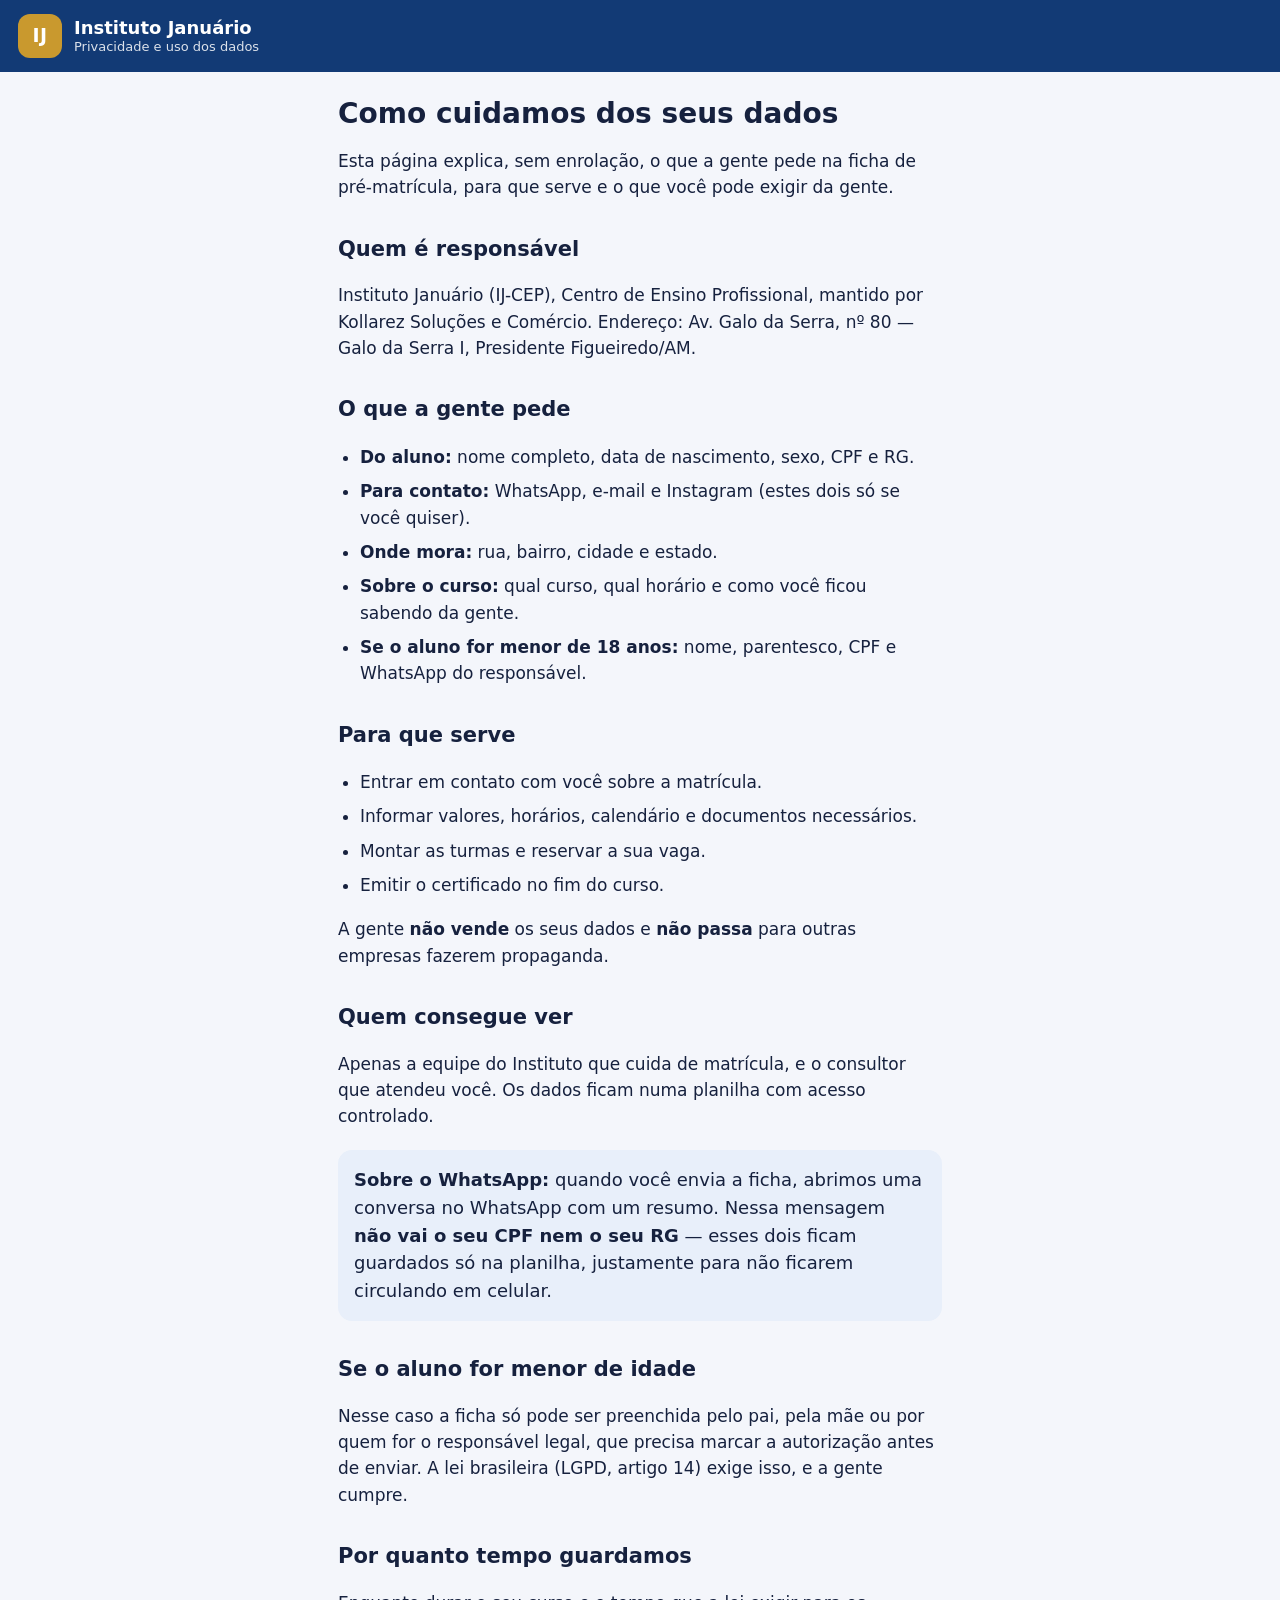
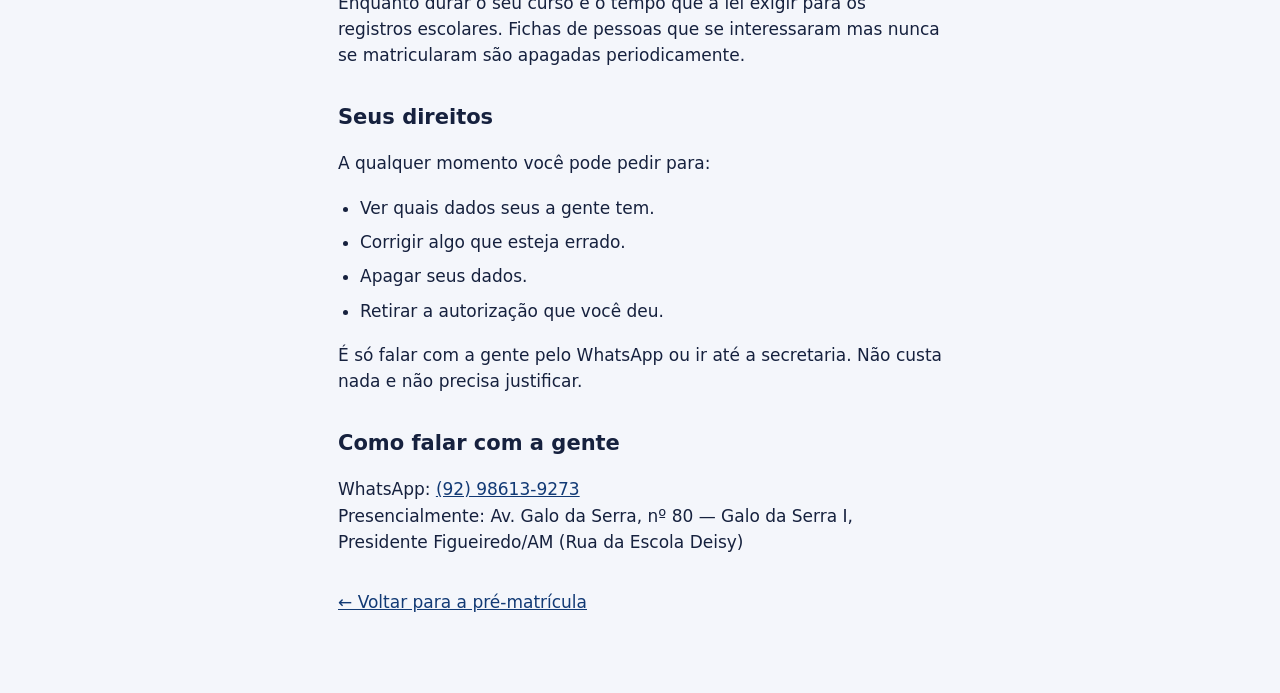
==== privacidade.html @ b59bdaa2 "Ficha de pré-matrícula do Instituto Januário com atribuição de vendedor Site que os vendedores compa" ====
<!DOCTYPE html>
<html lang="pt-BR">
<head>
<meta charset="utf-8">
<meta name="viewport" content="width=device-width, initial-scale=1">
<title>Privacidade e uso dos dados — Instituto Januário</title>
<link rel="stylesheet" href="style.css?v=1">
<style>
  .texto { max-width: 640px; margin: 0 auto; padding: 24px 18px 60px; }
  .texto h1 { font-size: 28px; line-height: 1.25; margin: 0 0 8px; }
  .texto h2 { font-size: 21px; margin: 32px 0 8px; }
  .texto p, .texto li { font-size: 17px; }
  .texto ul { padding-left: 22px; }
  .texto li { margin-bottom: 8px; }
  .destaque {
    background: var(--marcaSuave); border-radius: var(--raio);
    padding: 16px; margin: 20px 0;
  }
</style>
</head>
<body>

<header class="topo">
  <div class="topo-marca">
    <span class="topo-selo">IJ</span>
    <span class="topo-nomes">
      <strong id="hNome">Instituto Januário</strong>
      <small>Privacidade e uso dos dados</small>
    </span>
  </div>
</header>

<main class="texto">
  <h1>Como cuidamos dos seus dados</h1>
  <p>Esta página explica, sem enrolação, o que a gente pede na ficha de
     pré-matrícula, para que serve e o que você pode exigir da gente.</p>

  <h2>Quem é responsável</h2>
  <p id="pResponsavel"></p>

  <h2>O que a gente pede</h2>
  <ul>
    <li><strong>Do aluno:</strong> nome completo, data de nascimento, sexo, CPF e RG.</li>
    <li><strong>Para contato:</strong> WhatsApp, e-mail e Instagram (estes dois só se você quiser).</li>
    <li><strong>Onde mora:</strong> rua, bairro, cidade e estado.</li>
    <li><strong>Sobre o curso:</strong> qual curso, qual horário e como você ficou sabendo da gente.</li>
    <li><strong>Se o aluno for menor de 18 anos:</strong> nome, parentesco, CPF e WhatsApp do responsável.</li>
  </ul>

  <h2>Para que serve</h2>
  <ul>
    <li>Entrar em contato com você sobre a matrícula.</li>
    <li>Informar valores, horários, calendário e documentos necessários.</li>
    <li>Montar as turmas e reservar a sua vaga.</li>
    <li>Emitir o certificado no fim do curso.</li>
  </ul>
  <p>A gente <strong>não vende</strong> os seus dados e <strong>não passa</strong>
     para outras empresas fazerem propaganda.</p>

  <h2>Quem consegue ver</h2>
  <p>Apenas a equipe do Instituto que cuida de matrícula, e o consultor que
     atendeu você. Os dados ficam numa planilha com acesso controlado.</p>
  <div class="destaque">
    <strong>Sobre o WhatsApp:</strong> quando você envia a ficha, abrimos uma
    conversa no WhatsApp com um resumo. Nessa mensagem <strong>não vai o seu CPF
    nem o seu RG</strong> — esses dois ficam guardados só na planilha, justamente
    para não ficarem circulando em celular.
  </div>

  <h2>Se o aluno for menor de idade</h2>
  <p>Nesse caso a ficha só pode ser preenchida pelo pai, pela mãe ou por quem for
     o responsável legal, que precisa marcar a autorização antes de enviar.
     A lei brasileira (LGPD, artigo 14) exige isso, e a gente cumpre.</p>

  <h2>Por quanto tempo guardamos</h2>
  <p>Enquanto durar o seu curso e o tempo que a lei exigir para os registros
     escolares. Fichas de pessoas que se interessaram mas nunca se matricularam
     são apagadas periodicamente.</p>

  <h2>Seus direitos</h2>
  <p>A qualquer momento você pode pedir para:</p>
  <ul>
    <li>Ver quais dados seus a gente tem.</li>
    <li>Corrigir algo que esteja errado.</li>
    <li>Apagar seus dados.</li>
    <li>Retirar a autorização que você deu.</li>
  </ul>
  <p>É só falar com a gente pelo WhatsApp ou ir até a secretaria. Não custa nada
     e não precisa justificar.</p>

  <h2>Como falar com a gente</h2>
  <p id="pContato"></p>

  <p style="margin-top:34px"><a href="index.html">← Voltar para a pré-matrícula</a></p>
</main>

<script src="config.js?v=1"></script>
<script>
  document.title = 'Privacidade — ' + INSTITUTO.nome;
  document.getElementById('hNome').textContent = INSTITUTO.nome;

  document.getElementById('pResponsavel').textContent =
    `${INSTITUTO.nome} (${INSTITUTO.sigla}), ${INSTITUTO.subtitulo}, ` +
    `mantido por ${INSTITUTO.parceira}. Endereço: ${INSTITUTO.endereco}, ` +
    `${INSTITUTO.cidade}/${INSTITUTO.estado}.`;

  const numero = INSTITUTO.whatsappGeral;
  const legivel = numero.replace(/^55(\d{2})(\d{5})(\d{4})$/, '($1) $2-$3');
  document.getElementById('pContato').innerHTML =
    `WhatsApp: <a href="https://wa.me/${numero}" target="_blank" rel="noopener">${legivel}</a>` +
    `<br>Presencialmente: ${INSTITUTO.endereco}, ${INSTITUTO.cidade}/${INSTITUTO.estado}` +
    (INSTITUTO.referencia ? ` (${INSTITUTO.referencia})` : '');
</script>
</body>
</html>
---- style.css ----
/* ==========================================================================
   Instituto Januário — estilos
   Desenhado primeiro para celular (360px). Cores vêm do config.js.
   ========================================================================== */

*, *::before, *::after { box-sizing: border-box; }

:root {
  --fundo: #f4f6fb;
  --caixa: #ffffff;
  --texto: #16213e;
  --texto2: #5a6785;
  --borda: #dbe2f0;
  --marca: #123a75;
  --marca2: #c9992e;
  --marcaSuave: #e8effa;
  --ok: #1a7f4b;
  --erro: #c0392b;

  --raio: 14px;
  --toque: 52px;          /* altura mínima de qualquer coisa clicável */
  --sombra: 0 2px 10px rgba(18, 58, 117, .08);
}

html { -webkit-text-size-adjust: 100%; }

body {
  margin: 0;
  padding: 0 0 env(safe-area-inset-bottom);
  background: var(--fundo);
  color: var(--texto);
  font-family: system-ui, -apple-system, "Segoe UI", Roboto, Arial, sans-serif;
  font-size: 18px;          /* base grande de propósito */
  line-height: 1.55;
}

img { max-width: 100%; display: block; }

a { color: var(--marca); }

.pular {
  position: absolute; left: -9999px;
}
.pular:focus {
  left: 12px; top: 12px; z-index: 99;
  background: var(--marca); color: #fff;
  padding: 12px 18px; border-radius: var(--raio);
}

.fora-da-tela {
  position: absolute !important;
  width: 1px; height: 1px;
  overflow: hidden; clip: rect(0 0 0 0);
  white-space: nowrap;
}

/* ---------------------------------------------------------------- topo --- */
.topo {
  background: var(--marca);
  color: #fff;
  padding: 14px 18px;
}
.topo-marca { display: flex; align-items: center; gap: 12px; }
.topo-selo {
  width: 44px; height: 44px; flex: none;
  display: grid; place-items: center;
  background: var(--marca2); color: #fff;
  border-radius: 12px;
  font-weight: 800; font-size: 19px; letter-spacing: .5px;
}
.topo-nomes { display: flex; flex-direction: column; line-height: 1.25; }
.topo-nomes strong { font-size: 18px; }
.topo-nomes small { font-size: 13px; opacity: .85; }

/* --------------------------------------------------------- quem indicou --- */
.indicacao {
  margin: 16px;
  padding: 18px;
  background: var(--caixa);
  border: 2px solid var(--marca2);
  border-radius: var(--raio);
  box-shadow: var(--sombra);
}
.indicacao-topo { display: flex; align-items: center; gap: 14px; }
.indicacao-foto {
  width: 68px; height: 68px; flex: none;
  border-radius: 50%;
  object-fit: cover;
  border: 3px solid var(--marca2);
  background: var(--marcaSuave);
}
.indicacao-quem { font-size: 15px; color: var(--texto2); margin: 0; }
.indicacao-nome { font-size: 21px; font-weight: 800; margin: 2px 0 0; line-height: 1.2; }
.indicacao-cargo { font-size: 14px; color: var(--texto2); margin: 2px 0 0; }
.indicacao-trocar {
  margin-top: 14px;
  width: 100%; min-height: 44px;
  background: none; border: 1px solid var(--borda);
  border-radius: 10px;
  color: var(--marca); font-size: 15px; font-weight: 600;
  cursor: pointer;
}
.indicacao-aviso {
  margin: 12px 0 0; padding: 12px;
  background: var(--marcaSuave); border-radius: 10px;
  font-size: 15px;
}

/* -------------------------------------------------------------- abertura -- */
.capa { padding: 24px 18px 32px; text-align: center; }
.capa h1 {
  font-size: 30px; line-height: 1.2; margin: 8px 0 12px;
  letter-spacing: -.4px;
}
.capa p { color: var(--texto2); margin: 0 0 22px; }

.capa-passos {
  display: grid; gap: 10px;
  margin: 0 0 26px; text-align: left;
}
.capa-passos span {
  display: flex; align-items: center; gap: 12px;
  background: var(--caixa); border: 1px solid var(--borda);
  border-radius: var(--raio); padding: 14px 16px;
  font-size: 17px;
}
.capa-passos b {
  width: 34px; height: 34px; flex: none;
  display: grid; place-items: center;
  background: var(--marcaSuave); color: var(--marca);
  border-radius: 50%; font-size: 16px;
}
.capa-nota { font-size: 15px; color: var(--texto2); margin: 14px 0 0; }

/* --------------------------------------------------------------- botões --- */
.botao {
  min-height: var(--toque);
  padding: 14px 22px;
  background: var(--marca); color: #fff;
  border: none; border-radius: var(--raio);
  font-size: 18px; font-weight: 700;
  font-family: inherit;
  cursor: pointer;
  display: inline-flex; align-items: center; justify-content: center;
  gap: 8px;
  text-decoration: none;
  transition: transform .08s ease, opacity .15s ease;
}
.botao:active { transform: scale(.985); }
.botao:disabled { opacity: .55; cursor: not-allowed; }
.botao-grande { width: 100%; min-height: 58px; font-size: 19px; }
.botao-secundario { background: var(--caixa); color: var(--marca); border: 2px solid var(--borda); }
.botao-enviar { background: var(--ok); }
.botao-zap { background: #128c7e; }

.botao-vazio {
  margin-top: 8px;
  min-height: 40px; padding: 6px 14px;
  background: none; border: 1px dashed var(--borda);
  border-radius: 10px;
  color: var(--texto2); font-size: 15px; font-family: inherit;
  cursor: pointer;
}
.botao-vazio[data-ativo="1"] {
  background: var(--marcaSuave);
  border-style: solid; border-color: var(--marca);
  color: var(--marca); font-weight: 700;
}

/* ------------------------------------------------------------ progresso --- */
.progresso { padding: 18px 18px 4px; }
.progresso-barra {
  height: 10px; background: var(--borda);
  border-radius: 99px; overflow: hidden;
}
.progresso-barra span {
  display: block; height: 100%; width: 20%;
  background: var(--marca2);
  border-radius: 99px;
  transition: width .3s ease;
}
.progresso-texto {
  margin: 8px 0 0; font-size: 15px; font-weight: 700; color: var(--texto2);
}

/* ---------------------------------------------------------------- ficha --- */
.ficha { padding: 0 0 120px; }

.passo { border: none; margin: 0; padding: 18px; }
.passo-titulo {
  font-size: 26px; font-weight: 800; line-height: 1.25;
  padding: 0; margin: 0 0 6px;
}
.passo-ajuda { color: var(--texto2); margin: 0 0 20px; font-size: 16px; }

.pergunta { font-size: 20px; margin: 0 0 4px; }
.rotulo { display: block; font-weight: 700; margin-bottom: 4px; }
.dica { font-size: 15px; color: var(--texto2); margin: 0 0 10px; }
.marca-opcional { font-weight: 400; color: var(--texto2); font-size: 15px; }

.campo { margin-bottom: 22px; }
.campo label { display: block; font-weight: 700; margin-bottom: 4px; }

.campo input[type="text"],
.campo input[type="tel"],
.campo input[type="email"] {
  width: 100%;
  min-height: var(--toque);
  padding: 12px 14px;
  background: var(--caixa);
  border: 2px solid var(--borda);
  border-radius: var(--raio);
  font-size: 18px; font-family: inherit;
  color: var(--texto);
}
.campo input:focus {
  outline: none;
  border-color: var(--marca);
  box-shadow: 0 0 0 4px var(--marcaSuave);
}
.campo input[aria-invalid="true"] { border-color: var(--erro); }

.dupla { display: flex; gap: 12px; }
.dupla .campo { flex: 1; }
.campo-curto { max-width: 110px; }

.erro {
  margin: 8px 0 0;
  color: var(--erro); font-size: 16px; font-weight: 600;
}
.erro::before { content: "⚠ "; }

/* -------------------------------------------- cartões de escolha grandes -- */
.cursos { display: grid; gap: 12px; }

.curso-cartao {
  display: flex; align-items: flex-start; gap: 14px;
  width: 100%; text-align: left;
  padding: 16px;
  background: var(--caixa);
  border: 2px solid var(--borda);
  border-radius: var(--raio);
  font-family: inherit; font-size: 17px;
  color: var(--texto);
  cursor: pointer;
}
.curso-cartao[aria-pressed="true"] {
  border-color: var(--marca);
  background: var(--marcaSuave);
  box-shadow: var(--sombra);
}
.curso-icone { font-size: 30px; line-height: 1; flex: none; }
.curso-nome { display: block; font-weight: 800; font-size: 18px; line-height: 1.3; }
.curso-chamada { display: block; color: var(--texto2); font-size: 15px; margin-top: 2px; }
.curso-descricao { display: block; font-size: 15px; margin-top: 8px; color: var(--texto2); }
.curso-marca {
  margin-left: auto; flex: none;
  width: 28px; height: 28px;
  border-radius: 50%; border: 2px solid var(--borda);
  display: grid; place-items: center;
  color: #fff; font-size: 16px; font-weight: 800;
}
.curso-cartao[aria-pressed="true"] .curso-marca {
  background: var(--marca); border-color: var(--marca);
}

.opcoes { display: grid; gap: 10px; }
.opcoes-curtas { grid-template-columns: repeat(auto-fit, minmax(100px, 1fr)); }

.opcao {
  min-height: var(--toque);
  display: flex; align-items: center; gap: 10px;
  padding: 12px 16px;
  background: var(--caixa);
  border: 2px solid var(--borda);
  border-radius: var(--raio);
  font-family: inherit; font-size: 17px; color: var(--texto);
  cursor: pointer; text-align: left;
}
.opcao[aria-pressed="true"] {
  border-color: var(--marca);
  background: var(--marcaSuave);
  font-weight: 700;
}
.opcao-detalhe { display: block; font-size: 14px; color: var(--texto2); font-weight: 400; }

.bloco-condicional {
  margin-top: 26px; padding-top: 22px;
  border-top: 2px dashed var(--borda);
}

.bloco-responsavel {
  margin-top: 8px; padding: 18px;
  background: var(--marcaSuave);
  border-radius: var(--raio);
}
.bloco-responsavel .pergunta { color: var(--marca); }

/* -------------------------------------------------------------- revisão --- */
.revisao { display: grid; gap: 12px; margin-bottom: 22px; }
.revisao-bloco {
  background: var(--caixa);
  border: 1px solid var(--borda);
  border-radius: var(--raio);
  padding: 16px;
}
.revisao-topo {
  display: flex; align-items: center; justify-content: space-between;
  gap: 12px; margin-bottom: 10px;
}
.revisao-topo h3 { margin: 0; font-size: 17px; }
.revisao-corrigir {
  min-height: 40px; padding: 6px 14px;
  background: var(--marcaSuave); border: none; border-radius: 10px;
  color: var(--marca); font-size: 15px; font-weight: 700;
  font-family: inherit; cursor: pointer; flex: none;
}
.revisao-linha { display: flex; gap: 10px; padding: 5px 0; font-size: 16px; }
.revisao-rotulo { color: var(--texto2); flex: none; min-width: 108px; }
.revisao-valor { font-weight: 600; overflow-wrap: anywhere; }

.bloco-vendedor-revisao:not(:empty) {
  display: flex; align-items: center; gap: 12px;
  padding: 14px; margin-bottom: 22px;
  background: var(--caixa);
  border: 2px solid var(--marca2);
  border-radius: var(--raio);
}
.bloco-vendedor-revisao img {
  width: 48px; height: 48px; border-radius: 50%; flex: none;
  border: 2px solid var(--marca2);
}
.bloco-vendedor-revisao p { margin: 0; font-size: 15px; color: var(--texto2); }
.bloco-vendedor-revisao strong { display: block; font-size: 17px; color: var(--texto); }

/* ------------------------------------------------------- consentimentos --- */
.consentimentos { display: grid; gap: 16px; margin-bottom: 26px; }
.consentimento {
  display: flex; gap: 12px; align-items: flex-start;
  padding: 14px;
  background: var(--caixa);
  border: 2px solid var(--borda);
  border-radius: var(--raio);
  font-size: 16px; line-height: 1.45;
  cursor: pointer;
}
.consentimento input {
  width: 26px; height: 26px; flex: none; margin: 0;
  accent-color: var(--marca);
}
.consentimento:has(input:checked) { border-color: var(--ok); background: #f2faf5; }

/* ----------------------------------------------------------- navegação --- */
.navegacao {
  position: fixed; left: 0; right: 0; bottom: 0;
  display: flex; gap: 12px;
  padding: 12px 18px calc(12px + env(safe-area-inset-bottom));
  background: var(--caixa);
  border-top: 1px solid var(--borda);
  box-shadow: 0 -3px 14px rgba(18, 58, 117, .07);
  z-index: 20;
}
.navegacao .botao { flex: 1; }
.navegacao .botao-secundario { flex: 0 0 38%; }

/* -------------------------------------------------------------- sucesso --- */
.sucesso { padding: 40px 18px 60px; text-align: center; }
.sucesso-marca {
  width: 82px; height: 82px; margin: 0 auto 20px;
  display: grid; place-items: center;
  background: var(--ok); color: #fff;
  border-radius: 50%; font-size: 42px; font-weight: 800;
}
.sucesso h2 { font-size: 27px; line-height: 1.25; margin: 0 0 8px; }
.sucesso-nome { color: var(--texto2); margin: 0 0 26px; font-size: 17px; }

.sucesso-proximos {
  text-align: left;
  background: var(--caixa);
  border: 1px solid var(--borda);
  border-radius: var(--raio);
  padding: 18px; margin-bottom: 24px;
}
.sucesso-proximos h3 { margin: 0 0 12px; font-size: 18px; }
.sucesso-proximos ol { margin: 0; padding-left: 22px; }
.sucesso-proximos li { margin-bottom: 10px; font-size: 16px; }
.sucesso .botao { margin-bottom: 12px; }

/* --------------------------------------------------------------- rodapé --- */
.rodape {
  padding: 26px 18px 34px;
  background: var(--marca); color: #fff;
  font-size: 15px; line-height: 1.6;
}
.rodape p { margin: 0 0 4px; }
.rodape a { color: #fff; }

/* -------------------------------------------------- telas maiores ------- */
@media (min-width: 700px) {
  body { font-size: 18px; }

  .indicacao, .capa, .ficha, .sucesso { max-width: 620px; margin-inline: auto; }
  .capa h1 { font-size: 38px; }
  .capa-passos { grid-template-columns: repeat(3, 1fr); }
  .capa-passos span { flex-direction: column; align-items: flex-start; }

  .navegacao {
    position: static;
    max-width: 620px; margin: 0 auto;
    background: none; border: none; box-shadow: none;
    padding: 4px 18px 40px;
  }
  .ficha { padding-bottom: 20px; }
}

@media (prefers-reduced-motion: reduce) {
  * { animation: none !important; transition: none !important; }
}
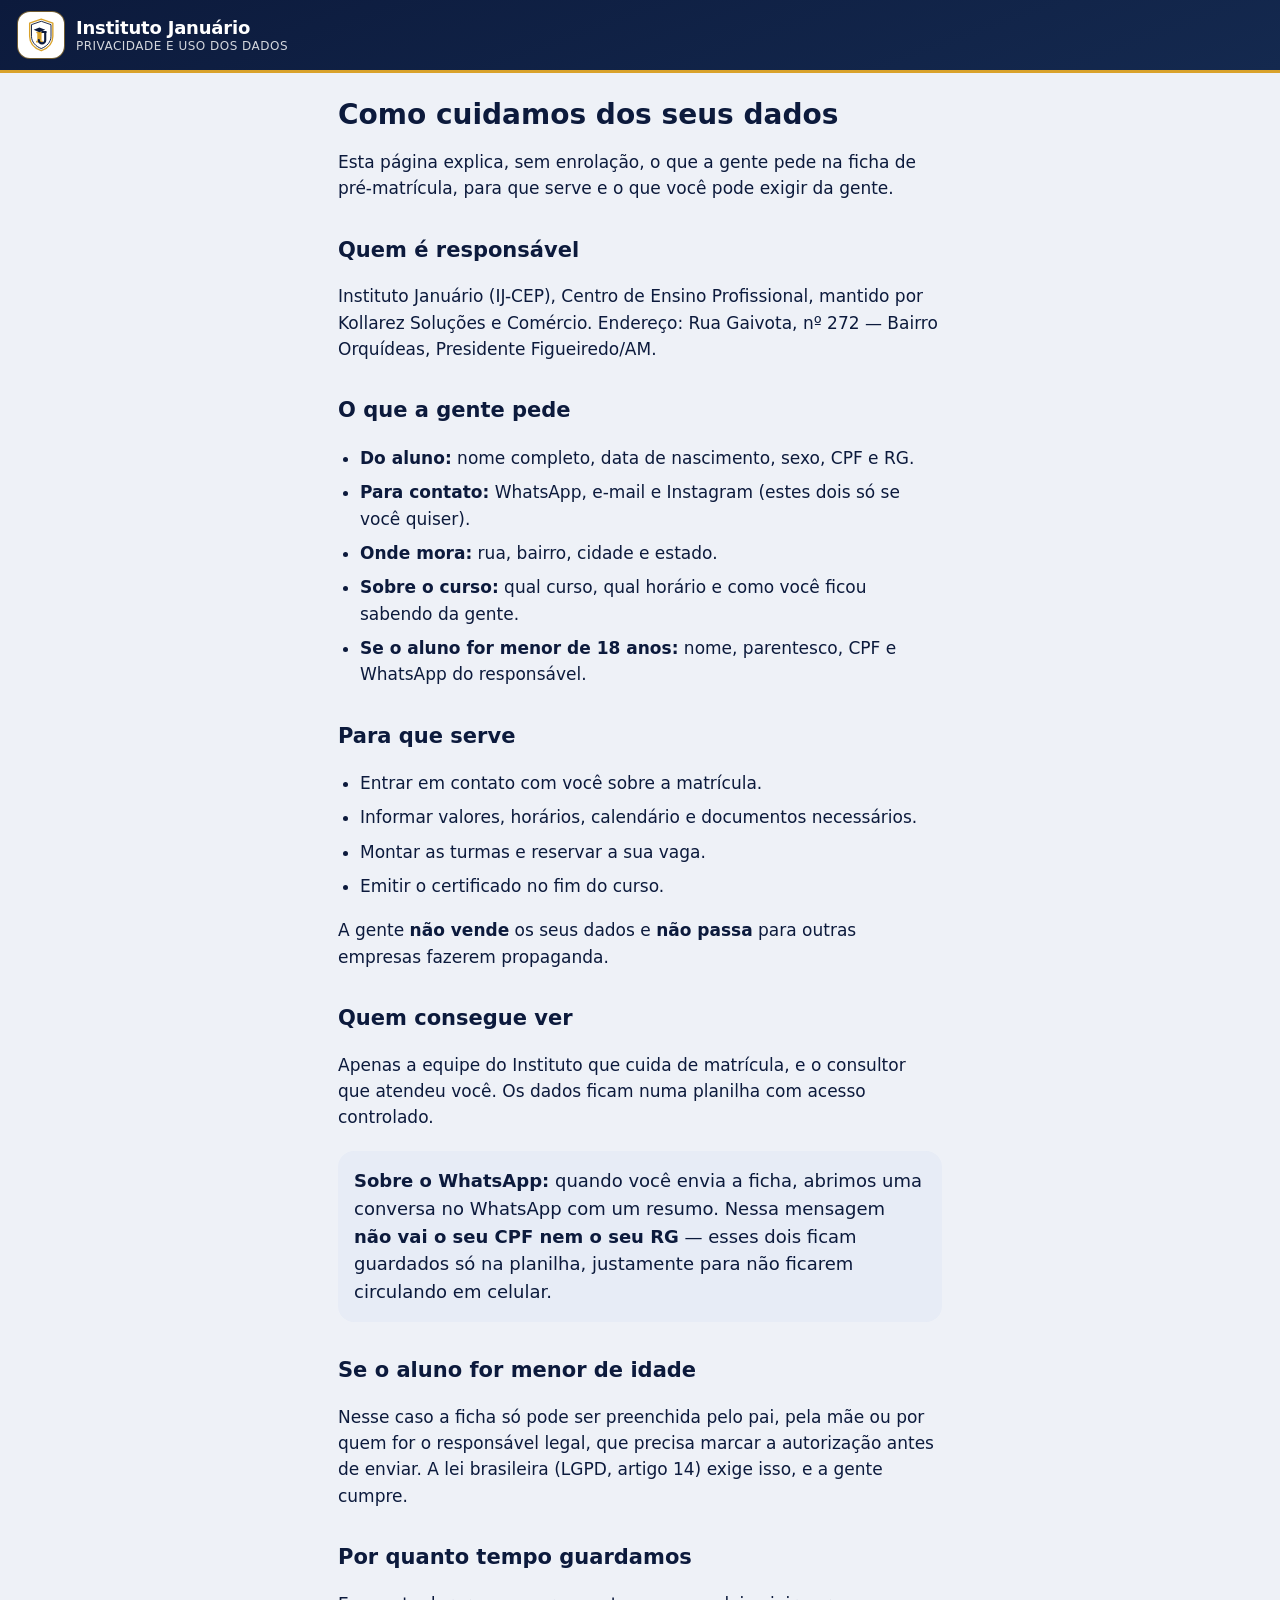
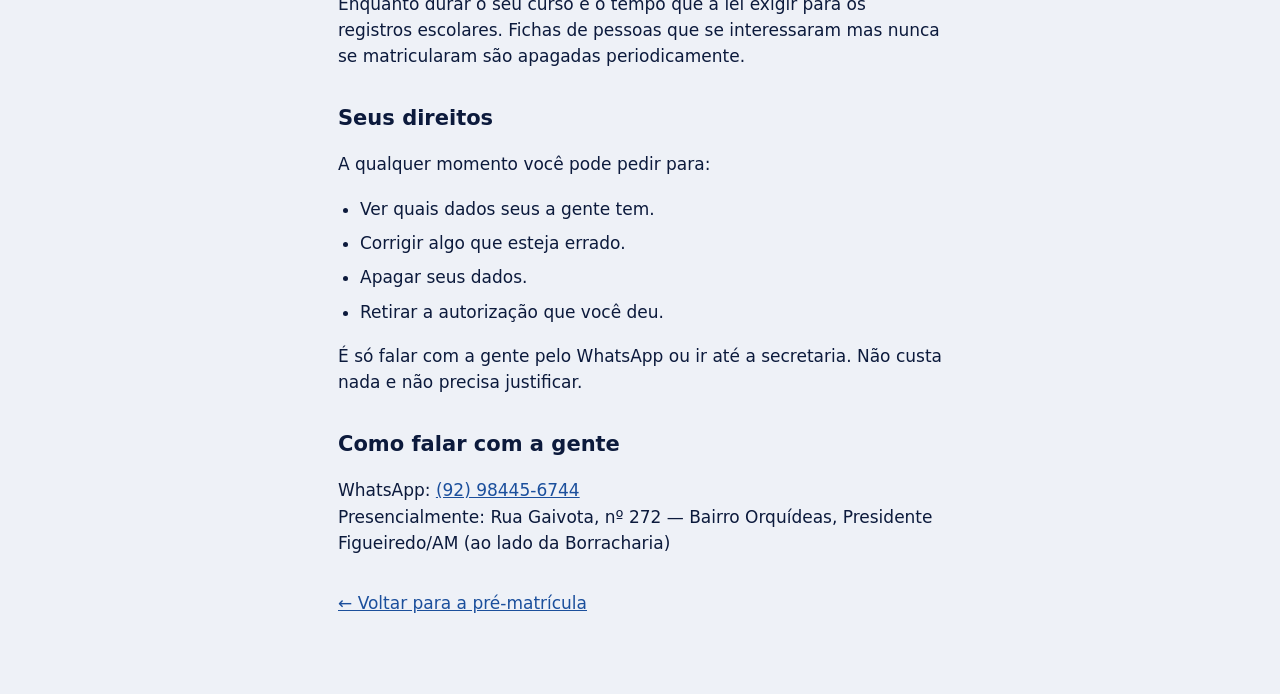
==== commit e7c08d65: "Corrige o nome da Midiã e torna o CPF obrigatório O nome estava grafado "Mediã". O código do link ac" ====
--- a/privacidade.html
+++ b/privacidade.html
@@ -4,7 +4,7 @@
 <meta charset="utf-8">
 <meta name="viewport" content="width=device-width, initial-scale=1">
 <title>Privacidade e uso dos dados — Instituto Januário</title>
-<link rel="stylesheet" href="style.css?v=1">
+<link rel="stylesheet" href="style.css?v=3">
 <style>
   .texto { max-width: 640px; margin: 0 auto; padding: 24px 18px 60px; }
   .texto h1 { font-size: 28px; line-height: 1.25; margin: 0 0 8px; }
@@ -22,7 +22,7 @@
 
 <header class="topo">
   <div class="topo-marca">
-    <span class="topo-selo">IJ</span>
+    <span class="topo-selo" id="topoSelo"></span>
     <span class="topo-nomes">
       <strong id="hNome">Instituto Januário</strong>
       <small>Privacidade e uso dos dados</small>
@@ -94,8 +94,10 @@
   <p style="margin-top:34px"><a href="index.html">← Voltar para a pré-matrícula</a></p>
 </main>
 
-<script src="config.js?v=1"></script>
+<script src="config.js?v=3"></script>
+<script src="marca.js?v=3"></script>
 <script>
+  document.getElementById("topoSelo").innerHTML = MARCA.selo(38);
   document.title = 'Privacidade — ' + INSTITUTO.nome;
   document.getElementById('hNome').textContent = INSTITUTO.nome;
 
--- a/style.css
+++ b/style.css
@@ -1,28 +1,43 @@
 /* ==========================================================================
-   Instituto Januário — estilos
-   Desenhado primeiro para celular (360px). Cores vêm do config.js.
+   INSTITUTO JANUÁRIO — FICHA DE PRÉ-MATRÍCULA
+   Desenhado primeiro para celular de 360px. As cores vêm do config.js.
+
+   REGRAS DE COR — nascem do brasão e não devem ser quebradas:
+   1) Azul-marinho #0C1A3C é a cor institucional. Cabeçalho, títulos e
+      botão principal.
+   2) Dourado #D9A22B sobre branco dá ~2,3:1 — NUNCA é texto em fundo
+      claro. Só filete, anel, moldura e ícone de traço grosso.
+      Sobre o marinho ele passa de 6:1 e aí pode ser texto.
+   3) Verde só em botão de WhatsApp. Se tem verde, tem gente para conversar.
+   4) Nada de vermelho fora de mensagem de erro.
    ========================================================================== */
 
 *, *::before, *::after { box-sizing: border-box; }
 
 :root {
-  --fundo: #f4f6fb;
-  --caixa: #ffffff;
-  --texto: #16213e;
-  --texto2: #5a6785;
-  --borda: #dbe2f0;
-  --marca: #123a75;
-  --marca2: #c9992e;
-  --marcaSuave: #e8effa;
-  --ok: #1a7f4b;
-  --erro: #c0392b;
-
-  --raio: 14px;
-  --toque: 52px;          /* altura mínima de qualquer coisa clicável */
-  --sombra: 0 2px 10px rgba(18, 58, 117, .08);
-}
-
-html { -webkit-text-size-adjust: 100%; }
+  --fundo:       #eef1f7;
+  --caixa:       #ffffff;
+  --texto:       #0C1A3C;
+  --texto2:      #5a6785;
+  --borda:       #d8dfec;
+  --marca:       #0C1A3C;
+  --marcaClara:  #1B4F9C;
+  --marca2:      #D9A22B;
+  --marca2Clara: #F0C25A;
+  --marcaSuave:  #e7ecf6;
+  --ok:          #1a7f4b;
+  --erro:        #c0392b;
+
+  --raio: 16px;
+  --toque: 52px;                  /* nada clicável fica menor que isto */
+  --sombra: 0 2px 10px rgba(12, 26, 60, .07);
+  --sombraAlta: 0 8px 28px rgba(12, 26, 60, .14);
+
+  /* Uma curva só no site inteiro: sai rápido, chega devagar. */
+  --curva: cubic-bezier(.22, .61, .36, 1);
+}
+
+html { -webkit-text-size-adjust: 100%; scroll-behavior: smooth; }
 
 body {
   margin: 0;
@@ -30,17 +45,21 @@
   background: var(--fundo);
   color: var(--texto);
   font-family: system-ui, -apple-system, "Segoe UI", Roboto, Arial, sans-serif;
-  font-size: 18px;          /* base grande de propósito */
+  font-size: 18px;                /* base grande de propósito */
   line-height: 1.55;
+  overflow-x: hidden;
 }
 
 img { max-width: 100%; display: block; }
-
-a { color: var(--marca); }
-
-.pular {
-  position: absolute; left: -9999px;
-}
+a { color: var(--marcaClara); }
+
+:focus-visible {
+  outline: 3px solid var(--marca2);
+  outline-offset: 3px;
+  border-radius: 6px;
+}
+
+.pular { position: absolute; left: -9999px; }
 .pular:focus {
   left: 12px; top: 12px; z-index: 99;
   background: var(--marca); color: #fff;
@@ -54,41 +73,110 @@
   white-space: nowrap;
 }
 
-/* ---------------------------------------------------------------- topo --- */
+/* Ícones de traço, herdam a cor do texto ao redor. */
+.icone { width: 1em; height: 1em; flex: none; vertical-align: -.13em; }
+
+
+/* ==========================================================================
+   ANIMAÇÕES
+   Orçamento curto de propósito: entrada dos cartões, troca de passo,
+   barra de progresso e o check do final. Nada roda em laço infinito.
+   ========================================================================== */
+
+@keyframes surgir {
+  from { opacity: 0; transform: translateY(14px); }
+  to   { opacity: 1; transform: none; }
+}
+@keyframes entrarPasso {
+  from { opacity: 0; transform: translateX(18px); }
+  to   { opacity: 1; transform: none; }
+}
+@keyframes riscar { to { stroke-dashoffset: 0; } }
+@keyframes pulsoAnel {
+  0%   { transform: scale(.7); opacity: 0; }
+  60%  { opacity: 1; }
+  100% { transform: scale(1); opacity: 1; }
+}
+
+/* Entrada escalonada. O índice vem do --ordem que o app.js escreve. */
+.entra {
+  animation: surgir .42s var(--curva) backwards;
+  animation-delay: calc(var(--ordem, 0) * 55ms);
+}
+
+.passo:not([hidden]) { animation: entrarPasso .34s var(--curva); }
+
+
+/* ==========================================================================
+   CABEÇALHO
+   ========================================================================== */
+
 .topo {
-  background: var(--marca);
+  background: linear-gradient(160deg, #0C1A3C 0%, #14294f 100%);
   color: #fff;
-  padding: 14px 18px;
+  padding: 12px 18px;
+  border-bottom: 3px solid var(--marca2);
+  position: sticky; top: 0; z-index: 30;
 }
 .topo-marca { display: flex; align-items: center; gap: 12px; }
+
+/* O brasão ganha um campo claro atrás: ele foi desenhado para viver
+   sobre branco, e é assim que aparece no material impresso. */
 .topo-selo {
-  width: 44px; height: 44px; flex: none;
+  width: 46px; height: 46px; flex: none;
   display: grid; place-items: center;
-  background: var(--marca2); color: #fff;
+  background: #fff;
   border-radius: 12px;
-  font-weight: 800; font-size: 19px; letter-spacing: .5px;
-}
-.topo-nomes { display: flex; flex-direction: column; line-height: 1.25; }
-.topo-nomes strong { font-size: 18px; }
-.topo-nomes small { font-size: 13px; opacity: .85; }
-
-/* --------------------------------------------------------- quem indicou --- */
+  box-shadow: 0 0 0 1px rgba(217, 162, 43, .5);
+}
+.topo-selo .brasao { height: 36px; width: auto; }
+
+.topo-nomes { display: flex; flex-direction: column; line-height: 1.22; }
+.topo-nomes strong { font-size: 18px; letter-spacing: -.2px; }
+.topo-nomes small { font-size: 12px; opacity: .82; letter-spacing: .04em; text-transform: uppercase; }
+
+
+/* ==========================================================================
+   QUEM INDICOU
+   ========================================================================== */
+
 .indicacao {
   margin: 16px;
   padding: 18px;
   background: var(--caixa);
-  border: 2px solid var(--marca2);
+  border: 1px solid var(--borda);
+  border-top: 3px solid var(--marca2);
   border-radius: var(--raio);
   box-shadow: var(--sombra);
+  animation: surgir .45s var(--curva);
 }
 .indicacao-topo { display: flex; align-items: center; gap: 14px; }
+
+/* O retrato é uma moldura: dentro entra a foto real ou o monograma. */
 .indicacao-foto {
   width: 68px; height: 68px; flex: none;
   border-radius: 50%;
-  object-fit: cover;
-  border: 3px solid var(--marca2);
-  background: var(--marcaSuave);
-}
+  overflow: hidden;
+  display: grid; place-items: center;
+  position: relative;
+  background: var(--marca);
+  box-shadow: 0 0 0 3px var(--marca2), 0 0 0 4px rgba(255,255,255,.9);
+}
+.indicacao-foto--pequena { width: 44px; height: 44px; box-shadow: 0 0 0 2px var(--marca2); }
+
+/* A foto cobre o monograma. Some sozinha se o arquivo não existir. */
+.retrato-img {
+  position: absolute; inset: 0;
+  width: 100%; height: 100%; object-fit: cover;
+}
+.retrato-monograma {
+  color: var(--marca2Clara);
+  font-weight: 800;
+  font-size: 22px;
+  letter-spacing: .5px;
+}
+.indicacao-foto--pequena .retrato-monograma { font-size: 15px; }
+
 .indicacao-quem { font-size: 15px; color: var(--texto2); margin: 0; }
 .indicacao-nome { font-size: 21px; font-weight: 800; margin: 2px 0 0; line-height: 1.2; }
 .indicacao-cargo { font-size: 14px; color: var(--texto2); margin: 2px 0 0; }
@@ -97,8 +185,8 @@
   width: 100%; min-height: 44px;
   background: none; border: 1px solid var(--borda);
   border-radius: 10px;
-  color: var(--marca); font-size: 15px; font-weight: 600;
-  cursor: pointer;
+  color: var(--marcaClara); font-size: 15px; font-weight: 600;
+  font-family: inherit; cursor: pointer;
 }
 .indicacao-aviso {
   margin: 12px 0 0; padding: 12px;
@@ -106,33 +194,41 @@
   font-size: 15px;
 }
 
-/* -------------------------------------------------------------- abertura -- */
-.capa { padding: 24px 18px 32px; text-align: center; }
+
+/* ==========================================================================
+   ABERTURA
+   ========================================================================== */
+
+.capa { padding: 26px 18px 34px; text-align: center; }
 .capa h1 {
-  font-size: 30px; line-height: 1.2; margin: 8px 0 12px;
-  letter-spacing: -.4px;
-}
-.capa p { color: var(--texto2); margin: 0 0 22px; }
-
-.capa-passos {
-  display: grid; gap: 10px;
-  margin: 0 0 26px; text-align: left;
-}
+  font-size: 32px; line-height: 1.16; margin: 6px 0 12px;
+  letter-spacing: -.6px; font-weight: 800;
+}
+.capa p { color: var(--texto2); margin: 0 0 24px; }
+
+.capa-passos { display: grid; gap: 10px; margin: 0 0 26px; text-align: left; }
 .capa-passos span {
-  display: flex; align-items: center; gap: 12px;
+  display: flex; align-items: center; gap: 13px;
   background: var(--caixa); border: 1px solid var(--borda);
   border-radius: var(--raio); padding: 14px 16px;
   font-size: 17px;
-}
+  animation: surgir .4s var(--curva) backwards;
+}
+.capa-passos span:nth-child(2) { animation-delay: .08s; }
+.capa-passos span:nth-child(3) { animation-delay: .16s; }
 .capa-passos b {
   width: 34px; height: 34px; flex: none;
   display: grid; place-items: center;
-  background: var(--marcaSuave); color: var(--marca);
+  background: var(--marca); color: var(--marca2Clara);
   border-radius: 50%; font-size: 16px;
 }
 .capa-nota { font-size: 15px; color: var(--texto2); margin: 14px 0 0; }
 
-/* --------------------------------------------------------------- botões --- */
+
+/* ==========================================================================
+   BOTÕES
+   ========================================================================== */
+
 .botao {
   min-height: var(--toque);
   padding: 14px 22px;
@@ -144,18 +240,26 @@
   display: inline-flex; align-items: center; justify-content: center;
   gap: 8px;
   text-decoration: none;
-  transition: transform .08s ease, opacity .15s ease;
-}
+  transition: transform .1s var(--curva), background-color .18s var(--curva);
+}
+.botao:hover { background: #16305e; }
 .botao:active { transform: scale(.985); }
 .botao:disabled { opacity: .55; cursor: not-allowed; }
+
 .botao-grande { width: 100%; min-height: 58px; font-size: 19px; }
-.botao-secundario { background: var(--caixa); color: var(--marca); border: 2px solid var(--borda); }
+.botao-secundario {
+  background: var(--caixa); color: var(--marca);
+  border: 2px solid var(--borda);
+}
+.botao-secundario:hover { background: var(--marcaSuave); }
 .botao-enviar { background: var(--ok); }
-.botao-zap { background: #128c7e; }
+.botao-enviar:hover { background: #15683d; }
+.botao-zap { background: #1FA855; }
+.botao-zap:hover { background: #188945; }
 
 .botao-vazio {
   margin-top: 8px;
-  min-height: 40px; padding: 6px 14px;
+  min-height: 44px; padding: 8px 14px;
   background: none; border: 1px dashed var(--borda);
   border-radius: 10px;
   color: var(--texto2); font-size: 15px; font-family: inherit;
@@ -163,11 +267,15 @@
 }
 .botao-vazio[data-ativo="1"] {
   background: var(--marcaSuave);
-  border-style: solid; border-color: var(--marca);
-  color: var(--marca); font-weight: 700;
-}
-
-/* ------------------------------------------------------------ progresso --- */
+  border-style: solid; border-color: var(--marcaClara);
+  color: var(--marcaClara); font-weight: 700;
+}
+
+
+/* ==========================================================================
+   PROGRESSO
+   ========================================================================== */
+
 .progresso { padding: 18px 18px 4px; }
 .progresso-barra {
   height: 10px; background: var(--borda);
@@ -175,21 +283,23 @@
 }
 .progresso-barra span {
   display: block; height: 100%; width: 20%;
-  background: var(--marca2);
+  background: linear-gradient(90deg, var(--marca2) 0%, var(--marca2Clara) 100%);
   border-radius: 99px;
-  transition: width .3s ease;
-}
-.progresso-texto {
-  margin: 8px 0 0; font-size: 15px; font-weight: 700; color: var(--texto2);
-}
-
-/* ---------------------------------------------------------------- ficha --- */
+  transition: width .45s var(--curva);
+}
+.progresso-texto { margin: 8px 0 0; font-size: 15px; font-weight: 700; color: var(--texto2); }
+
+
+/* ==========================================================================
+   FICHA
+   ========================================================================== */
+
 .ficha { padding: 0 0 120px; }
 
 .passo { border: none; margin: 0; padding: 18px; }
 .passo-titulo {
-  font-size: 26px; font-weight: 800; line-height: 1.25;
-  padding: 0; margin: 0 0 6px;
+  font-size: 27px; font-weight: 800; line-height: 1.22;
+  padding: 0; margin: 0 0 6px; letter-spacing: -.4px;
 }
 .passo-ajuda { color: var(--texto2); margin: 0 0 20px; font-size: 16px; }
 
@@ -207,16 +317,17 @@
   width: 100%;
   min-height: var(--toque);
   padding: 12px 14px;
-  background: var(--caixa);
-  border: 2px solid var(--borda);
-  border-radius: var(--raio);
   font-size: 18px; font-family: inherit;
   color: var(--texto);
+  background: var(--caixa);
+  border: 2px solid var(--borda);
+  border-radius: 12px;
+  transition: border-color .16s var(--curva), box-shadow .16s var(--curva);
 }
 .campo input:focus {
   outline: none;
-  border-color: var(--marca);
-  box-shadow: 0 0 0 4px var(--marcaSuave);
+  border-color: var(--marcaClara);
+  box-shadow: 0 0 0 4px rgba(27, 79, 156, .14);
 }
 .campo input[aria-invalid="true"] { border-color: var(--erro); }
 
@@ -225,194 +336,386 @@
 .campo-curto { max-width: 110px; }
 
 .erro {
-  margin: 8px 0 0;
-  color: var(--erro); font-size: 16px; font-weight: 600;
+  color: var(--erro); font-size: 15px; font-weight: 600;
+  margin: 6px 0 0;
 }
 .erro::before { content: "⚠ "; }
 
-/* -------------------------------------------- cartões de escolha grandes -- */
-.cursos { display: grid; gap: 12px; }
+
+/* ==========================================================================
+   CARTÃO DE CURSO
+   O cartão carrega tudo que a pessoa precisa para decidir: o que é,
+   para que serve, quanto dura e quanto custa. Sem precisar perguntar.
+   ========================================================================== */
+
+.cursos { display: grid; gap: 14px; }
 
 .curso-cartao {
-  display: flex; align-items: flex-start; gap: 14px;
-  width: 100%; text-align: left;
+  display: flex; flex-direction: column; gap: 12px;
+  width: 100%;
+  text-align: left;
   padding: 16px;
-  background: var(--caixa);
-  border: 2px solid var(--borda);
-  border-radius: var(--raio);
-  font-family: inherit; font-size: 17px;
-  color: var(--texto);
-  cursor: pointer;
-}
-.curso-cartao[aria-pressed="true"] {
-  border-color: var(--marca);
-  background: var(--marcaSuave);
-  box-shadow: var(--sombra);
-}
-.curso-icone { font-size: 30px; line-height: 1; flex: none; }
-.curso-nome { display: block; font-weight: 800; font-size: 18px; line-height: 1.3; }
-.curso-chamada { display: block; color: var(--texto2); font-size: 15px; margin-top: 2px; }
-.curso-descricao { display: block; font-size: 15px; margin-top: 8px; color: var(--texto2); }
-.curso-marca {
-  margin-left: auto; flex: none;
-  width: 28px; height: 28px;
-  border-radius: 50%; border: 2px solid var(--borda);
-  display: grid; place-items: center;
-  color: #fff; font-size: 16px; font-weight: 800;
-}
-.curso-cartao[aria-pressed="true"] .curso-marca {
-  background: var(--marca); border-color: var(--marca);
-}
-
-.opcoes { display: grid; gap: 10px; }
-.opcoes-curtas { grid-template-columns: repeat(auto-fit, minmax(100px, 1fr)); }
-
-.opcao {
-  min-height: var(--toque);
-  display: flex; align-items: center; gap: 10px;
-  padding: 12px 16px;
   background: var(--caixa);
   border: 2px solid var(--borda);
   border-radius: var(--raio);
   font-family: inherit; font-size: 17px; color: var(--texto);
-  cursor: pointer; text-align: left;
-}
+  cursor: pointer;
+  position: relative;
+  transition: border-color .18s var(--curva), box-shadow .18s var(--curva),
+              transform .18s var(--curva);
+}
+.curso-cartao:hover { border-color: #b9c6de; box-shadow: var(--sombra); }
+.curso-cartao:active { transform: scale(.995); }
+
+.curso-cartao[aria-pressed="true"] {
+  border-color: var(--marca);
+  box-shadow: 0 0 0 3px rgba(217, 162, 43, .35), var(--sombraAlta);
+}
+
+.curso-topo { display: flex; align-items: flex-start; gap: 13px; }
+
+/* A ilustração do curso, desenhada em marca.js. */
+.ilustra {
+  width: 58px; height: 58px; flex: none;
+  border-radius: 15px;
+  box-shadow: 0 2px 8px rgba(12, 26, 60, .18);
+  transition: transform .25s var(--curva);
+}
+.curso-cartao[aria-pressed="true"] .ilustra { transform: scale(1.05) rotate(-2deg); }
+
+.curso-titulos { flex: 1; min-width: 0; }
+.curso-nome { display: block; font-weight: 800; font-size: 18px; line-height: 1.24; }
+.curso-chamada { display: block; color: var(--marcaClara); font-size: 14.5px; font-weight: 600; margin-top: 3px; }
+
+/* O círculo de marcação. Vazio quando não escolhido, cheio quando sim. */
+.curso-marca {
+  width: 30px; height: 30px; flex: none;
+  border-radius: 50%;
+  border: 2px solid var(--borda);
+  display: grid; place-items: center;
+  color: transparent;
+  transition: background-color .2s var(--curva), border-color .2s var(--curva), color .2s var(--curva);
+}
+.curso-marca .icone { width: 17px; height: 17px; }
+.curso-cartao[aria-pressed="true"] .curso-marca {
+  background: var(--marca); border-color: var(--marca); color: #fff;
+}
+
+.curso-paraquem {
+  display: block;
+  font-size: 15px; line-height: 1.42; color: var(--texto);
+  padding-left: 11px;
+  border-left: 3px solid var(--marca2);
+}
+.curso-descricao { display: block; font-size: 15px; line-height: 1.5; color: var(--texto2); }
+
+.curso-etiquetas { display: flex; flex-wrap: wrap; gap: 7px; }
+.etiqueta {
+  display: inline-flex; align-items: center; gap: 6px;
+  font-size: 13px; font-weight: 600; line-height: 1.3;
+  padding: 5px 10px;
+  border-radius: 9px;
+  background: var(--marcaSuave);
+  color: var(--marca);
+}
+.etiqueta .icone { width: 14px; height: 14px; color: var(--marcaClara); }
+
+/* Valores. O dourado aqui é só o filete de cima — o texto é marinho. */
+.curso-precos {
+  display: block;
+  border-top: 2px solid var(--marca2);
+  background: #fbfcfe;
+  border-radius: 0 0 10px 10px;
+  padding: 11px 12px 4px;
+  margin-top: 2px;
+}
+.preco-matricula {
+  display: inline-block;
+  font-size: 13px; font-weight: 700;
+  color: var(--marca);
+  background: rgba(217, 162, 43, .18);
+  padding: 3px 9px; border-radius: 20px;
+  margin-bottom: 8px;
+}
+.preco-linha {
+  display: flex; align-items: baseline; justify-content: space-between;
+  gap: 12px; padding: 4px 0;
+  border-top: 1px solid #eef1f6;
+}
+.preco-linha:first-of-type { border-top: none; }
+.preco-linha em { font-style: normal; font-size: 14.5px; color: var(--texto2); }
+.preco-linha b { font-size: 19px; font-weight: 800; letter-spacing: -.3px; font-variant-numeric: tabular-nums; }
+.preco-nota { display: block; font-size: 13px; color: var(--texto2); line-height: 1.4; padding: 6px 0 4px; }
+
+
+/* ==========================================================================
+   TURMAS — a grade de horários reais
+   ========================================================================== */
+
+.turmas { display: grid; gap: 10px; }
+
+.turma {
+  display: flex; align-items: center; gap: 12px;
+  width: 100%; text-align: left;
+  min-height: var(--toque);
+  padding: 13px 14px;
+  background: var(--caixa);
+  border: 2px solid var(--borda);
+  border-radius: 13px;
+  font-family: inherit; color: var(--texto);
+  cursor: pointer;
+  transition: border-color .16s var(--curva), background-color .16s var(--curva);
+}
+.turma:hover { border-color: #b9c6de; }
+.turma[aria-pressed="true"] { border-color: var(--marca); background: var(--marcaSuave); }
+
+.turma-marca {
+  width: 26px; height: 26px; flex: none;
+  border-radius: 8px;
+  border: 2px solid var(--borda);
+  display: grid; place-items: center;
+  color: transparent;
+  transition: background-color .18s var(--curva), border-color .18s var(--curva), color .18s var(--curva);
+}
+.turma-marca .icone { width: 15px; height: 15px; }
+.turma[aria-pressed="true"] .turma-marca {
+  background: var(--marca); border-color: var(--marca); color: #fff;
+}
+
+.turma-corpo { flex: 1; min-width: 0; }
+.turma-dias { display: block; font-weight: 700; font-size: 16px; line-height: 1.25; }
+.turma-hora {
+  display: flex; align-items: center; gap: 6px;
+  font-size: 15px; color: var(--texto2); margin-top: 2px;
+  font-variant-numeric: tabular-nums;
+}
+.turma-hora .icone { width: 14px; height: 14px; color: var(--marcaClara); }
+.turma-nota { display: block; font-size: 13.5px; color: var(--texto2); margin-top: 3px; line-height: 1.35; }
+
+.turma-etiqueta {
+  flex: none;
+  font-size: 12px; font-weight: 700; line-height: 1.3;
+  text-align: right;
+  color: var(--marca);
+  background: rgba(217, 162, 43, .16);
+  padding: 5px 9px; border-radius: 8px;
+  max-width: 92px;
+}
+
+
+/* ==========================================================================
+   OPÇÕES SIMPLES (sexo, faixa etária, origem, quem atendeu)
+   ========================================================================== */
+
+.opcoes { display: grid; gap: 10px; }
+.opcoes-curtas { grid-template-columns: repeat(auto-fit, minmax(100px, 1fr)); }
+
+.opcao {
+  display: flex; align-items: center; gap: 12px;
+  width: 100%; min-height: var(--toque);
+  padding: 12px 14px;
+  text-align: left;
+  background: var(--caixa);
+  border: 2px solid var(--borda);
+  border-radius: 13px;
+  font-family: inherit; font-size: 17px; font-weight: 600; color: var(--texto);
+  cursor: pointer;
+  transition: border-color .16s var(--curva), background-color .16s var(--curva);
+}
+.opcao:hover { border-color: #b9c6de; }
 .opcao[aria-pressed="true"] {
-  border-color: var(--marca);
+  border-color: var(--marca); background: var(--marcaSuave);
+}
+.opcao-detalhe { display: block; font-size: 14px; color: var(--texto2); font-weight: 400; }
+.opcao-icone {
+  width: 34px; height: 34px; flex: none;
+  display: grid; place-items: center;
+  border-radius: 50%;
   background: var(--marcaSuave);
-  font-weight: 700;
-}
-.opcao-detalhe { display: block; font-size: 14px; color: var(--texto2); font-weight: 400; }
+  color: var(--marcaClara);
+}
+.opcao-icone .icone { width: 19px; height: 19px; }
 
 .bloco-condicional {
   margin-top: 26px; padding-top: 22px;
-  border-top: 2px dashed var(--borda);
-}
-
+  border-top: 1px solid var(--borda);
+  animation: surgir .4s var(--curva);
+}
 .bloco-responsavel {
-  margin-top: 8px; padding: 18px;
+  margin-top: 26px; padding: 18px;
   background: var(--marcaSuave);
   border-radius: var(--raio);
+  border-left: 4px solid var(--marca2);
+  animation: surgir .4s var(--curva);
 }
 .bloco-responsavel .pergunta { color: var(--marca); }
 
-/* -------------------------------------------------------------- revisão --- */
+
+/* ==========================================================================
+   REVISÃO
+   ========================================================================== */
+
 .revisao { display: grid; gap: 12px; margin-bottom: 22px; }
 .revisao-bloco {
   background: var(--caixa);
   border: 1px solid var(--borda);
   border-radius: var(--raio);
-  padding: 16px;
+  padding: 14px 16px;
 }
 .revisao-topo {
   display: flex; align-items: center; justify-content: space-between;
-  gap: 12px; margin-bottom: 10px;
+  gap: 12px; margin-bottom: 8px;
 }
 .revisao-topo h3 { margin: 0; font-size: 17px; }
 .revisao-corrigir {
-  min-height: 40px; padding: 6px 14px;
-  background: var(--marcaSuave); border: none; border-radius: 10px;
-  color: var(--marca); font-size: 15px; font-weight: 700;
-  font-family: inherit; cursor: pointer; flex: none;
-}
+  background: none; border: 1px solid var(--borda); border-radius: 8px;
+  color: var(--marcaClara); font-family: inherit; font-size: 15px; font-weight: 600;
+  padding: 7px 13px; min-height: 40px; cursor: pointer;
+}
+.revisao-corrigir:hover { background: var(--marcaSuave); }
 .revisao-linha { display: flex; gap: 10px; padding: 5px 0; font-size: 16px; }
 .revisao-rotulo { color: var(--texto2); flex: none; min-width: 108px; }
 .revisao-valor { font-weight: 600; overflow-wrap: anywhere; }
 
 .bloco-vendedor-revisao:not(:empty) {
-  display: flex; align-items: center; gap: 12px;
-  padding: 14px; margin-bottom: 22px;
-  background: var(--caixa);
-  border: 2px solid var(--marca2);
+  display: flex; align-items: center; gap: 13px;
+  background: var(--caixa);
+  border: 1px solid var(--borda);
+  border-left: 3px solid var(--marca2);
   border-radius: var(--raio);
-}
-.bloco-vendedor-revisao img {
-  width: 48px; height: 48px; border-radius: 50%; flex: none;
-  border: 2px solid var(--marca2);
+  padding: 13px 15px; margin-bottom: 22px;
 }
 .bloco-vendedor-revisao p { margin: 0; font-size: 15px; color: var(--texto2); }
 .bloco-vendedor-revisao strong { display: block; font-size: 17px; color: var(--texto); }
 
-/* ------------------------------------------------------- consentimentos --- */
-.consentimentos { display: grid; gap: 16px; margin-bottom: 26px; }
+
+/* ==========================================================================
+   CONSENTIMENTOS E NAVEGAÇÃO
+   ========================================================================== */
+
+.consentimentos { display: grid; gap: 14px; margin-bottom: 26px; }
 .consentimento {
-  display: flex; gap: 12px; align-items: flex-start;
-  padding: 14px;
+  display: flex; gap: 13px; align-items: flex-start;
   background: var(--caixa);
   border: 2px solid var(--borda);
   border-radius: var(--raio);
+  padding: 14px 16px;
   font-size: 16px; line-height: 1.45;
   cursor: pointer;
+  transition: border-color .16s var(--curva), background-color .16s var(--curva);
 }
 .consentimento input {
   width: 26px; height: 26px; flex: none; margin: 0;
-  accent-color: var(--marca);
+  accent-color: var(--ok);
 }
 .consentimento:has(input:checked) { border-color: var(--ok); background: #f2faf5; }
 
-/* ----------------------------------------------------------- navegação --- */
 .navegacao {
-  position: fixed; left: 0; right: 0; bottom: 0;
+  position: fixed; left: 0; right: 0; bottom: 0; z-index: 20;
   display: flex; gap: 12px;
   padding: 12px 18px calc(12px + env(safe-area-inset-bottom));
-  background: var(--caixa);
+  background: rgba(255, 255, 255, .96);
   border-top: 1px solid var(--borda);
-  box-shadow: 0 -3px 14px rgba(18, 58, 117, .07);
-  z-index: 20;
 }
 .navegacao .botao { flex: 1; }
 .navegacao .botao-secundario { flex: 0 0 38%; }
 
-/* -------------------------------------------------------------- sucesso --- */
+
+/* ==========================================================================
+   SUCESSO
+   ========================================================================== */
+
 .sucesso { padding: 40px 18px 60px; text-align: center; }
+
 .sucesso-marca {
-  width: 82px; height: 82px; margin: 0 auto 20px;
-  display: grid; place-items: center;
-  background: var(--ok); color: #fff;
-  border-radius: 50%; font-size: 42px; font-weight: 800;
-}
-.sucesso h2 { font-size: 27px; line-height: 1.25; margin: 0 0 8px; }
+  width: 86px; height: 86px;
+  margin: 0 auto 20px;
+  fill: none;
+  stroke-linecap: round;
+  stroke-linejoin: round;
+}
+.sucesso-anel {
+  stroke: var(--ok); stroke-width: 4;
+  transform-origin: center;
+  animation: pulsoAnel .5s var(--curva) backwards;
+}
+.sucesso-risco {
+  stroke: var(--ok); stroke-width: 6;
+  stroke-dasharray: 52;
+  stroke-dashoffset: 52;
+  animation: riscar .45s var(--curva) .3s forwards;
+}
+
+.sucesso h2 { font-size: 27px; line-height: 1.25; margin: 0 0 8px; letter-spacing: -.4px; }
 .sucesso-nome { color: var(--texto2); margin: 0 0 26px; font-size: 17px; }
 
-.sucesso-proximos {
-  text-align: left;
+.sucesso-proximos, .sucesso-documentos {
   background: var(--caixa);
   border: 1px solid var(--borda);
   border-radius: var(--raio);
-  padding: 18px; margin-bottom: 24px;
-}
-.sucesso-proximos h3 { margin: 0 0 12px; font-size: 18px; }
+  padding: 18px; margin-bottom: 16px;
+  text-align: left;
+}
+.sucesso-proximos h3, .sucesso-documentos h3 { margin: 0 0 12px; font-size: 18px; }
 .sucesso-proximos ol { margin: 0; padding-left: 22px; }
 .sucesso-proximos li { margin-bottom: 10px; font-size: 16px; }
+
+.sucesso-documentos { border-left: 3px solid var(--marca2); }
+.sucesso-documentos ul { margin: 0; padding: 0; list-style: none; display: grid; gap: 9px; }
+.sucesso-documentos li { display: flex; gap: 10px; align-items: flex-start; font-size: 16px; }
+.sucesso-documentos .icone { width: 20px; height: 20px; color: var(--ok); margin-top: 3px; }
+
 .sucesso .botao { margin-bottom: 12px; }
 
-/* --------------------------------------------------------------- rodapé --- */
+
+/* ==========================================================================
+   RODAPÉ
+   ========================================================================== */
+
 .rodape {
-  padding: 26px 18px 34px;
-  background: var(--marca); color: #fff;
-  font-size: 15px; line-height: 1.6;
-}
-.rodape p { margin: 0 0 4px; }
-.rodape a { color: #fff; }
-
-/* -------------------------------------------------- telas maiores ------- */
+  background: var(--marca); color: rgba(255, 255, 255, .82);
+  padding: 26px 18px calc(26px + env(safe-area-inset-bottom));
+  font-size: 15px;
+}
+.rodape p { margin: 0 0 5px; }
+.rodape a { color: var(--marca2Clara); }
+.rodape strong { color: #fff; }
+.rodape-kollarez {
+  display: inline-flex; vertical-align: -6px; margin-right: 8px;
+  color: #fff;                 /* pinta a haste do K, que usa currentColor */
+}
+
+
+/* ==========================================================================
+   TELAS MAIORES
+   ========================================================================== */
+
 @media (min-width: 700px) {
-  body { font-size: 18px; }
-
-  .indicacao, .capa, .ficha, .sucesso { max-width: 620px; margin-inline: auto; }
-  .capa h1 { font-size: 38px; }
-  .capa-passos { grid-template-columns: repeat(3, 1fr); }
-  .capa-passos span { flex-direction: column; align-items: flex-start; }
-
-  .navegacao {
-    position: static;
-    max-width: 620px; margin: 0 auto;
-    background: none; border: none; box-shadow: none;
-    padding: 4px 18px 40px;
+  .capa, .passo, .progresso, .sucesso, .indicacao { max-width: 640px; margin-inline: auto; }
+  .navegacao { justify-content: center; }
+  .navegacao .botao { max-width: 260px; }
+  .navegacao .botao-secundario { flex: 0 0 180px; }
+  .cursos { grid-template-columns: 1fr 1fr; }
+  .capa h1 { font-size: 40px; }
+  .turmas { grid-template-columns: 1fr 1fr; }
+}
+
+@media (min-width: 1000px) {
+  .capa, .passo, .progresso, .sucesso, .indicacao { max-width: 900px; }
+  .cursos { grid-template-columns: repeat(3, 1fr); }
+}
+
+
+/* ==========================================================================
+   QUEM PEDIU MENOS MOVIMENTO
+   ========================================================================== */
+
+@media (prefers-reduced-motion: reduce) {
+  html { scroll-behavior: auto; }
+  *, *::before, *::after {
+    animation-duration: .001ms !important;
+    animation-iteration-count: 1 !important;
+    transition-duration: .001ms !important;
   }
-  .ficha { padding-bottom: 20px; }
-}
-
-@media (prefers-reduced-motion: reduce) {
-  * { animation: none !important; transition: none !important; }
-}
+  .sucesso-risco { stroke-dashoffset: 0; }
+}
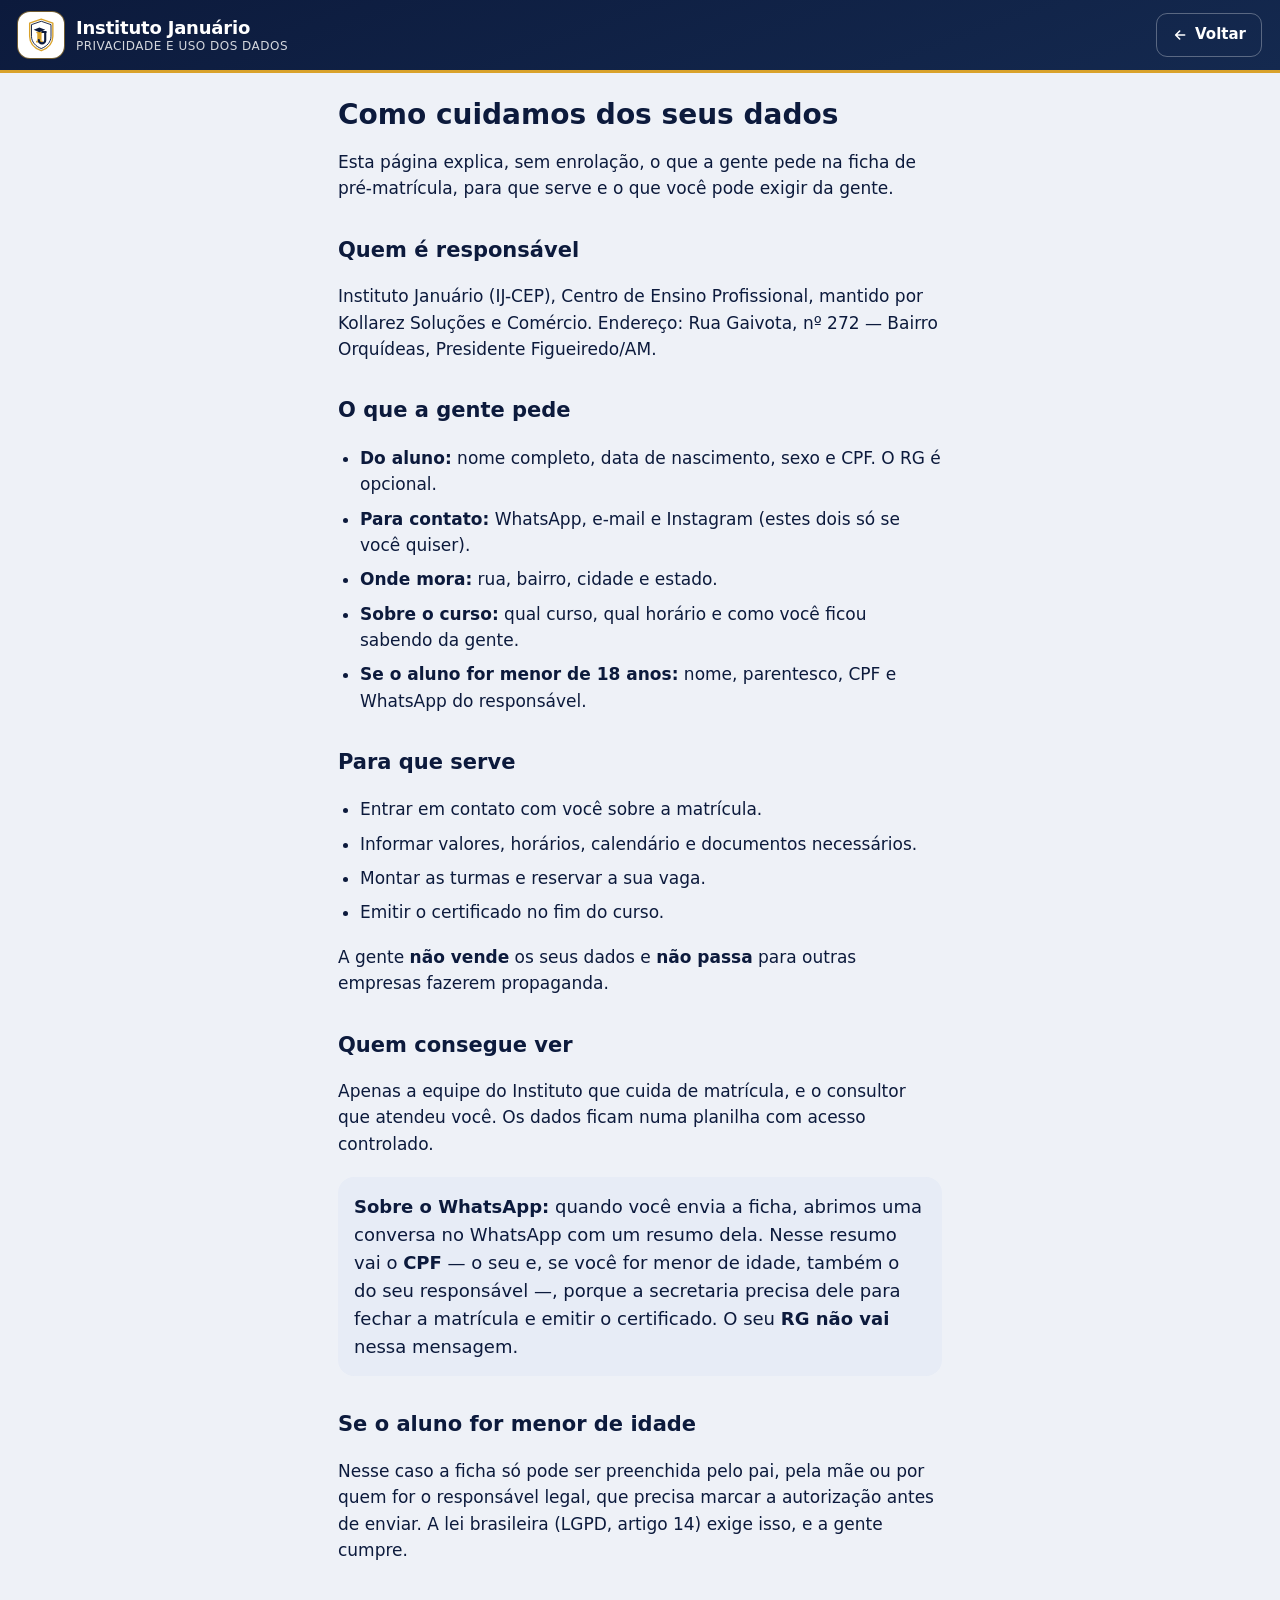
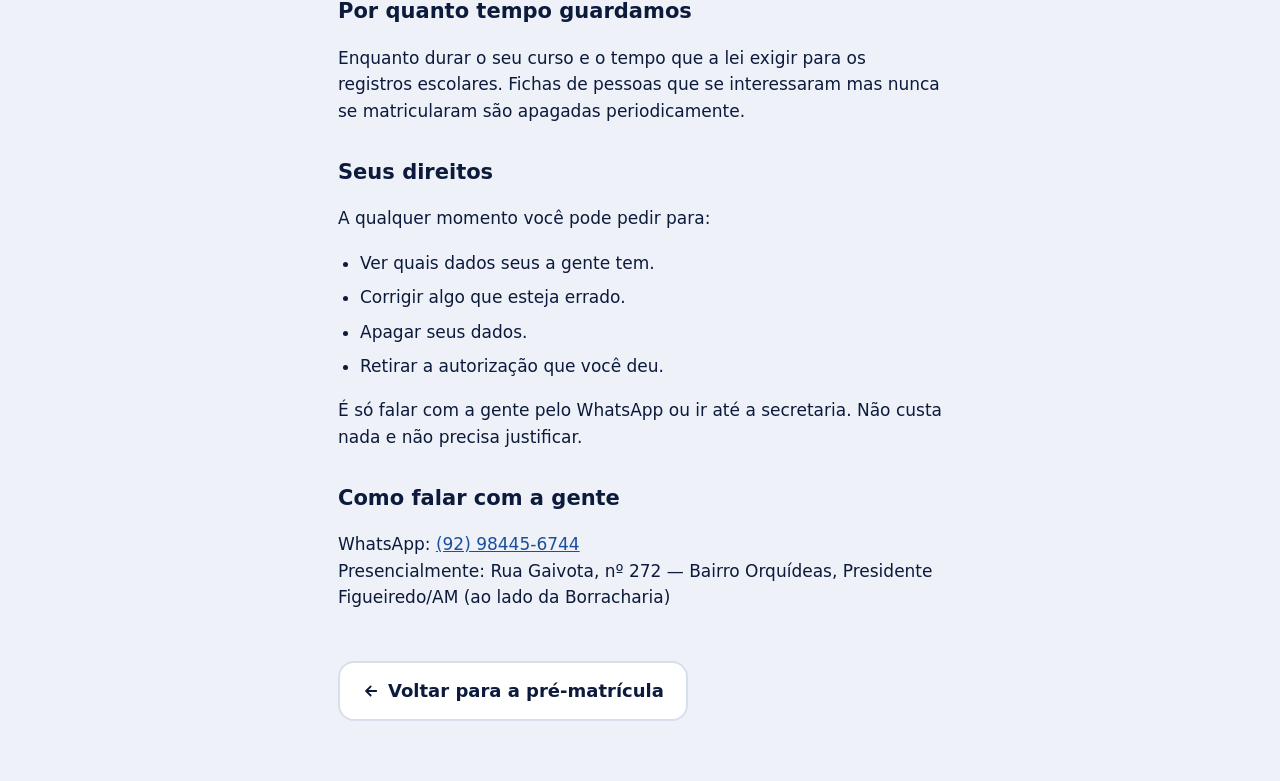
==== commit b754b74f: "Voltar no topo da página de privacidade, e o aviso de CPF corrigido A página de privacidade só tinha" ====
--- a/privacidade.html
+++ b/privacidade.html
@@ -4,7 +4,7 @@
 <meta charset="utf-8">
 <meta name="viewport" content="width=device-width, initial-scale=1">
 <title>Privacidade e uso dos dados — Instituto Januário</title>
-<link rel="stylesheet" href="style.css?v=3">
+<link rel="stylesheet" href="style.css?v=4">
 <style>
   .texto { max-width: 640px; margin: 0 auto; padding: 24px 18px 60px; }
   .texto h1 { font-size: 28px; line-height: 1.25; margin: 0 0 8px; }
@@ -27,6 +27,16 @@
       <strong id="hNome">Instituto Januário</strong>
       <small>Privacidade e uso dos dados</small>
     </span>
+
+    <!-- Voltar também aqui em cima: quem abre esta página no meio do
+         formulário não deveria precisar rolar até o fim para sair. -->
+    <a class="topo-voltar" href="index.html" aria-label="Voltar para a pré-matrícula">
+      <svg class="icone" viewBox="0 0 24 24" aria-hidden="true" fill="none"
+           stroke="currentColor" stroke-width="2.4" stroke-linecap="round" stroke-linejoin="round">
+        <path d="M19 12H6M11.5 6l-6 6 6 6"/>
+      </svg>
+      Voltar
+    </a>
   </div>
 </header>
 
@@ -40,7 +50,7 @@
 
   <h2>O que a gente pede</h2>
   <ul>
-    <li><strong>Do aluno:</strong> nome completo, data de nascimento, sexo, CPF e RG.</li>
+    <li><strong>Do aluno:</strong> nome completo, data de nascimento, sexo e CPF. O RG é opcional.</li>
     <li><strong>Para contato:</strong> WhatsApp, e-mail e Instagram (estes dois só se você quiser).</li>
     <li><strong>Onde mora:</strong> rua, bairro, cidade e estado.</li>
     <li><strong>Sobre o curso:</strong> qual curso, qual horário e como você ficou sabendo da gente.</li>
@@ -62,9 +72,10 @@
      atendeu você. Os dados ficam numa planilha com acesso controlado.</p>
   <div class="destaque">
     <strong>Sobre o WhatsApp:</strong> quando você envia a ficha, abrimos uma
-    conversa no WhatsApp com um resumo. Nessa mensagem <strong>não vai o seu CPF
-    nem o seu RG</strong> — esses dois ficam guardados só na planilha, justamente
-    para não ficarem circulando em celular.
+    conversa no WhatsApp com um resumo dela. Nesse resumo vai o
+    <strong>CPF</strong> — o seu e, se você for menor de idade, também o do seu
+    responsável —, porque a secretaria precisa dele para fechar a matrícula e
+    emitir o certificado. O seu <strong>RG não vai</strong> nessa mensagem.
   </div>
 
   <h2>Se o aluno for menor de idade</h2>
@@ -91,11 +102,17 @@
   <h2>Como falar com a gente</h2>
   <p id="pContato"></p>
 
-  <p style="margin-top:34px"><a href="index.html">← Voltar para a pré-matrícula</a></p>
+  <a class="botao botao-secundario voltar-rodape" href="index.html">
+    <svg class="icone" viewBox="0 0 24 24" aria-hidden="true" fill="none"
+         stroke="currentColor" stroke-width="2.4" stroke-linecap="round" stroke-linejoin="round">
+      <path d="M19 12H6M11.5 6l-6 6 6 6"/>
+    </svg>
+    Voltar para a pré-matrícula
+  </a>
 </main>
 
-<script src="config.js?v=3"></script>
-<script src="marca.js?v=3"></script>
+<script src="config.js?v=4"></script>
+<script src="marca.js?v=4"></script>
 <script>
   document.getElementById("topoSelo").innerHTML = MARCA.selo(38);
   document.title = 'Privacidade — ' + INSTITUTO.nome;
--- a/style.css
+++ b/style.css
@@ -135,6 +135,30 @@
 .topo-nomes strong { font-size: 18px; letter-spacing: -.2px; }
 .topo-nomes small { font-size: 12px; opacity: .82; letter-spacing: .04em; text-transform: uppercase; }
 
+/* Voltar no canto do cabeçalho. Existe nas páginas de apoio para quem
+   abriu no meio do formulário não ter que rolar até o fim para sair. */
+.topo-voltar {
+  margin-left: auto;
+  display: inline-flex; align-items: center; gap: 7px;
+  flex: none;
+  min-height: 44px; padding: 8px 15px;
+  border: 1px solid rgba(255, 255, 255, .3);
+  border-radius: 11px;
+  color: #fff; text-decoration: none;
+  font-size: 15px; font-weight: 600;
+  transition: background-color .16s var(--curva), border-color .16s var(--curva);
+}
+.topo-voltar:hover { background: rgba(255, 255, 255, .12); border-color: var(--marca2); }
+.topo-voltar .icone { width: 16px; height: 16px; }
+
+/* Em tela estreita o texto sai e sobra só a seta, para não espremer o nome. */
+@media (max-width: 400px) {
+  .topo-voltar { font-size: 0; gap: 0; padding: 8px 12px; }
+  .topo-voltar .icone { width: 20px; height: 20px; }
+}
+
+.voltar-rodape { margin-top: 34px; }
+
 
 /* ==========================================================================
    QUEM INDICOU
